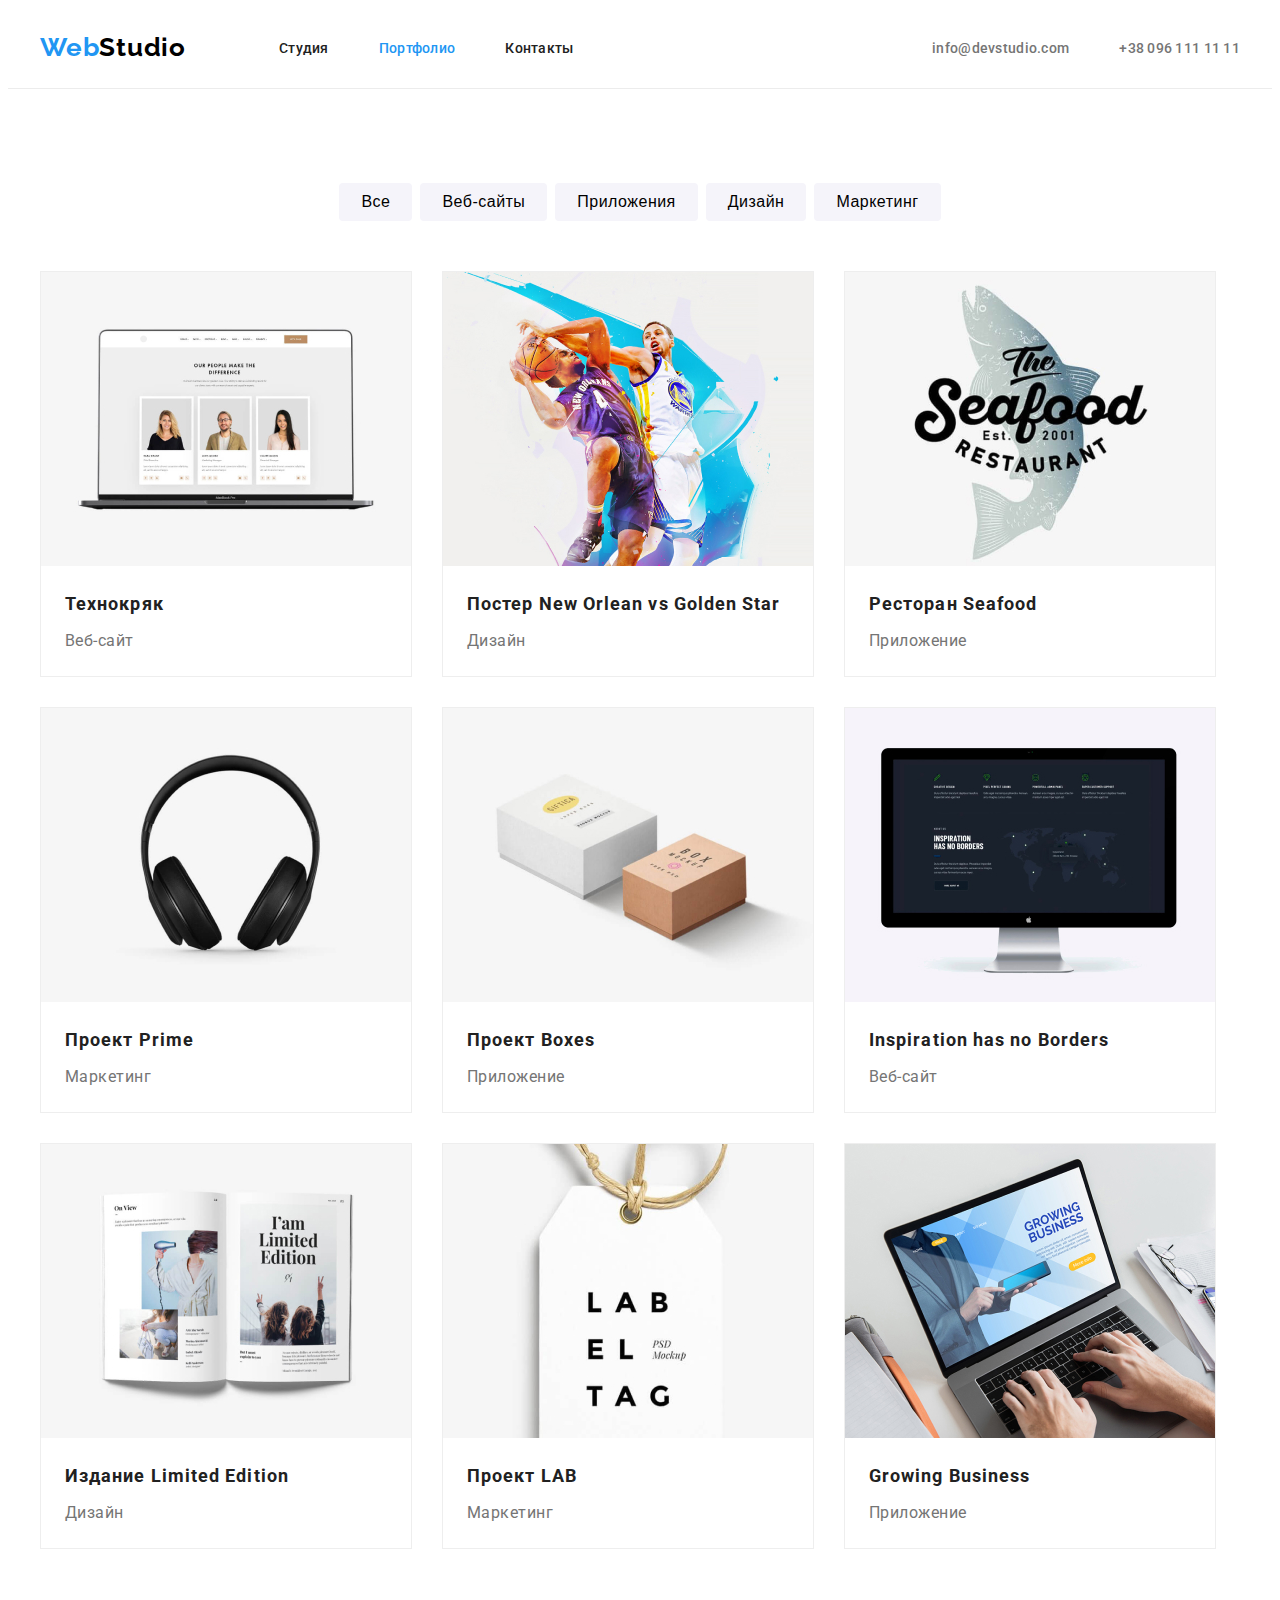
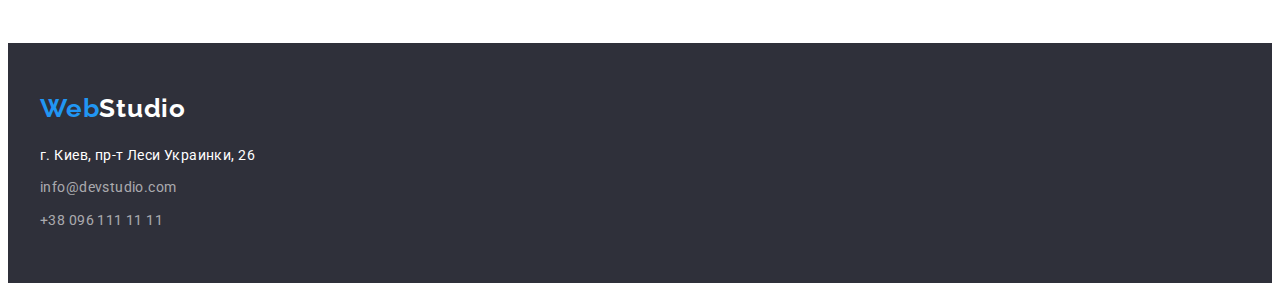
==== portfolio.html @ 12aa6c22 "." ====
<!DOCTYPE html>
<html lang="ru">
  <head>
    <meta charset="UTF-8" />
    <meta http-equiv="X-UA-Compatible" content="IE=edge" />
    <meta name="viewport" content="width=device-width, initial-scale=1.0" />
    <title>WebStudio</title>
    <link rel="preconnect" href="https://fonts.googleapis.com" />
    <link rel="preconnect" href="https://fonts.gstatic.com" crossorigin />
    <link
      href="https://fonts.googleapis.com/css2?family=Raleway:wght@700&family=Roboto:wght@400;500;700&display=swap"
      rel="stylesheet"
    />
    <link
      rel="stylesheet"
      href="https://cdnjs.cloudflare.com/ajax/libs/modern-normalize/1.1.0/modern-normalize.min.css"
      integrity="sha512-wpPYUAdjBVSE4KJnH1VR1HeZfpl1ub8YT/NKx4PuQ5NmX2tKuGu6U/JRp5y+Y8XG2tV+wKQpNHVUX03MfMFn9Q=="
      crossorigin="anonymous"
      referrerpolicy="no-referrer"
    />
    <link rel="stylesheet" href="./styles/main.css" />
  </head>
  <body>
    <header class="header">
      <div class="header-container container">
        <a class="link logo" href="" lang="en">Web<span style="color: #000000">Studio</span></a>
        <nav class="main-nav">
          <ul class="nav-list list">
            <li class="nav-list-item">
              <a class="nav-list-link link" href="./index.html">Студия</a>
            </li>
            <li class="nav-list-item">
              <a class="active-link nav-list-link link" href="./portfolio.html">Портфолио</a>
            </li>
            <li class="nav-list-item"><a class="nav-list-link link" href="">Контакты</a></li>
          </ul>
        </nav>
        <ul class="header-address-list list">
          <li class="header-address-item">
            <a class="header-email-address link" lang="en" href="mailto:info@devstudio.com"
              >info@devstudio.com</a
            >
          </li>
          <li class="header-address-item">
            <a class="header-phone-number link" href="tel:+380961111111">+38 096 111 11 11</a>
          </li>
        </ul>
      </div>
    </header>
    <main>
      <section class="examples">
        <div class="examples-container container">
          <h1 class="main-title examples-title">Примеры работ</h1>
          <ul class="examples-btns-list list">
            <li class="example-btn-item">
              <button class="example-btn" type="button">Все</button>
            </li>
            <li class="example-btn-item">
              <button class="example-btn" type="button">Веб-сайты</button>
            </li>
            <li class="example-btn-item">
              <button class="example-btn" type="button">Приложения</button>
            </li>
            <li class="example-btn-item">
              <button class="example-btn" type="button">Дизайн</button>
            </li>
            <li class="example-btn-item">
              <button class="example-btn" type="button">Маркетинг</button>
            </li>
          </ul>
          <ul class="examples-links-list list">
            <li class="examples-link-item">
              <a class="link example-link" href="">
                <img
                  class="example-img"
                  width="370"
                  src="./images/parfolio/img.jpg"
                  alt="сайт - 'Техноряк'"
                />
                <div class="example-description">
                  <h2 class="example-name">Технокряк</h2>
                  <p class="example-type">Веб-сайт</p>
                </div>
              </a>
            </li>
            <li class="examples-link-item">
              <a class="link example-link" href="">
                <img
                  class="example-img"
                  width="370"
                  src="./images/parfolio/img-1.jpg"
                  alt="дизайн постера - 'New Orlean vs Golden Star'"
                />
                <div class="example-description">
                  <h2 class="example-name">
                    Постер <span lang="en">New Orlean vs Golden Star</span>
                  </h2>
                  <p class="example-type">Дизайн</p>
                </div>
              </a>
            </li>
            <li class="examples-link-item">
              <a class="link example-link" href="">
                <img
                  class="example-img"
                  width="370"
                  src="./images/parfolio/img-2.jpg"
                  alt="приложение - 'Ресторан Seafood'"
                />
                <div class="example-description">
                  <h2 class="example-name">Ресторан <span lang="en">Seafood</span></h2>
                  <p class="example-type">Приложение</p>
                </div>
              </a>
            </li>
            <li class="examples-link-item">
              <a class="link example-link" href="">
                <img
                  class="example-img"
                  width="370"
                  src="./images/parfolio/img-3.jpg"
                  alt="проект - 'Prime'"
                />
                <div class="example-description">
                  <h2 class="example-name">Проект <span lang="en">Prime</span></h2>
                  <p class="example-type">Маркетинг</p>
                </div>
              </a>
            </li>
            <li class="examples-link-item">
              <a class="link example-link" href="">
                <img
                  class="example-img"
                  width="370"
                  src="./images/parfolio/img-4.jpg"
                  alt="проект - 'Boxes'"
                />
                <div class="example-description">
                  <h2 class="example-name">Проект <span lang="en">Boxes</span></h2>
                  <p class="example-type">Приложение</p>
                </div>
              </a>
            </li>
            <li class="examples-link-item">
              <a class="link example-link" href="">
                <img
                  class="example-img"
                  width="370"
                  src="./images/parfolio/img-5.jpg"
                  alt="сайт - 'Inspiration has no Borders'"
                />
                <div class="example-description">
                  <h2 lang="en" class="example-name">Inspiration has no Borders</h2>
                  <p class="example-type">Веб-сайт</p>
                </div>
              </a>
            </li>
            <li class="examples-link-item">
              <a class="link example-link" href="">
                <img
                  class="example-img"
                  width="370"
                  src="./images/parfolio/img-6.jpg"
                  alt="дизайн - 'Limited Edition'"
                />
                <div class="example-description">
                  <h2 class="example-name">Издание <span lang="en">Limited Edition</span></h2>
                  <p class="example-type">Дизайн</p>
                </div>
              </a>
            </li>
            <li class="examples-link-item">
              <a class="link example-link" href="">
                <img
                  class="example-img"
                  width="370"
                  src="./images/parfolio/img-7.jpg"
                  alt="проект 'LAB'"
                />
                <div class="example-description">
                  <h2 class="example-name">Проект <span lang="en">LAB</span></h2>
                  <p class="example-type">Маркетинг</p>
                </div>
              </a>
            </li>
            <li class="examples-link-item">
              <a class="link example-link" href="">
                <img
                  class="example-img"
                  width="370"
                  src="./images/parfolio/img-8.jpg"
                  alt="приложение - 'Growing Business'"
                />
                <div class="example-description">
                  <h2 lang="en" class="example-name">Growing Business</h2>
                  <p class="example-type">Приложение</p>
                </div>
              </a>
            </li>
          </ul>
        </div>
      </section>
    </main>
    <footer class="footer">
      <div class="footer-container container">
        <a class="link logo" href="" lang="en">Web<span style="color: #ffffff">Studio</span></a>
        <address class="address">
          <p class="location">г. Киев, пр-т Леси Украинки, 26</p>
          <ul class="footer-address-list list">
            <li class="footer-address-item" lang="en">
              <a class="link footer-email-address" href="mailto:info@devstudio.com"
                >info@devstudio.com</a
              >
            </li>
            <li class="footer-address-item">
              <a class="link footer-phone-number" href="tel:+380961111111">+38 096 111 11 11</a>
            </li>
          </ul>
        </address>
      </div>
    </footer>
  </body>
</html>
---- styles/main.css ----
:root {
    --main-font: 'Roboto', sans-serif;
    --primary-brand-color: #2196F3;
    --secondary-brand-color: #2F303A;
    --complementary-color: #757575;
}
body {
    font-family: var(--main-font);
}
h1, h2, h3, h4, p {
    margin-top: 0;
    margin-bottom: 0;
}
ul,ol {
    margin-top: 0;
    margin-bottom: 0;
    padding-left: 0;
}
img {
    display: block;
}
.list {
    list-style: none;
}
.link {
    text-decoration: none;
}
.title {
    font-weight: bold;
    font-size: 36px;
    line-height: 1.16;
    text-align: center;
    letter-spacing: 0.03em;
    margin-bottom: 50px;
}
address {
    font-style: normal;
}
.container {
    width: 1200px;
    margin-left: auto;
    margin-right: auto;
    padding-left: 15px;
    padding-right: 15px;
}
.indent-section{
    padding: 94px 0;
}
.advantages {
    padding-bottom: 0;
}
/* общие настройки */
.header {
    padding-top: 24px;
    padding-bottom: 25px;
    border-bottom: 1px solid #ECECEC;
}
.header-container{
    display: flex;
    align-items: center;
}
.logo {
    font-family: 'Raleway', sans-serif;
    font-weight: bold;
    font-size: 26px;
    line-height: 1.19;
    letter-spacing: 0.03em;
    color: var(--primary-brand-color);
}
.main-nav{
    margin-left: 93px;
}
.nav-list {
    display: flex;
    flex-direction: row;
}
.nav-list-item+.nav-list-item {
    margin-left: 50px;
}
.nav-list-link {
    font-weight: 500;
    font-size: 14px;
    line-height: 1.14;
    letter-spacing: 0.02em;
    color: #212121;
}
.nav-list-link:hover,
.nav-list-link:focus {
    color: var(--primary-brand-color);
}
.active-link {
    color: var(--primary-brand-color);
}
.header-address-list {
    display: flex;
    flex-direction: row;
    margin-left: auto;
}
.header-address-item:last-child{
    margin-left: 50px;
} 
.header-address-item > a {
    font-weight: 500;
    font-size: 14px;
    line-height: 1.14;
    letter-spacing: 0.02em;
    color: var(--complementary-color);
}
.header-address-item>a:hover,
.header-address-item>a:focus {
    color: var(--primary-brand-color);
}
/* header */
.hero {
    background-color: var(--secondary-brand-color);
}
.hero-container {
    display: flex;
    flex-direction: column;
    align-items: center;
    padding-top: 200px;
    padding-bottom: 200px;
}
.main-title {
    font-weight: 900;
    font-size: 44px;
    line-height: 1.36;
    text-align: center;
    letter-spacing: 0.06em;
    text-transform: uppercase;
    color: #FFFFFF;
    margin-bottom: 30px;
    width: 696px;
}
button.order-btn {
    min-width: 200px;
    padding: 10px 16px;
    color: #FFFFFF;
    background-color: var(--primary-brand-color);
    cursor: pointer;
    box-shadow: 0px 4px 4px rgba(0, 0, 0, 0.15);
    border-radius: 4px;
    border: none;
}
.order-btn:hover,
.order-btn:focus {
    background-color: #188CE8;
}
/* hero */
.advantages-list{
    display: flex;
    align-items: center;
    justify-content: space-between;
}
.advantages-title {
    display: none;
}
.advantage-title {
    font-size: 14px;
    font-weight: bold;
    line-height: 1.14;
    letter-spacing: 0.03em;
    text-transform: uppercase;
    margin-bottom: 10px;
}
.advantage-text {
    font-size: 14px;
    font-weight: normal;
    line-height: 1.7;
    letter-spacing: 0.03em;
    color: var(--complementary-color);
    width: 270px;
}
/* advantages */
.services-list{
    display: flex;
    flex-wrap: wrap;
}
.service-item:not(.service-item:nth-child(3n+0)) {
    margin-right: 30px;
}
/* services */
.team {
    background-color: #F5F4FA;
}
.team-list{
    display: flex;
    flex-wrap: wrap;
}
.team-item{
    box-shadow: 0px 1px 3px rgba(0, 0, 0, 0.12),
    0px 1px 1px rgba(0, 0, 0, 0.14),
    0px 2px 1px rgba(0, 0, 0, 0.2);
    border-radius: 0px 0px 4px 4px;
}
.team-item:not(.team-item:nth-child(4n+0)) {
    margin-right: 30px;
}
.team-member-description{
    display: flex;
    flex-direction: column;
    align-items: center;
    padding: 30px 0;
}
.team-member-name {
    font-weight: 500;
    font-size: 16px;
    line-height: 1.18;
    letter-spacing: 0.03em;
    margin-bottom: 10px;
}
.team-member-position {
    font-weight: normal;
    font-size: 16px;
    line-height: 1.18;
    letter-spacing: 0.03em;
    color: var(--complementary-color);
}
/* team */
.footer {
    background-color: var(--secondary-brand-color);
}
.footer-container{
    padding: 50px 0;
    display: flex;
    flex-direction: column;
}
.footer-container>.logo{
    padding-bottom: 20px;
}
address {
    font-size: 14px;
    font-weight: normal;
    line-height: 1.7;
    letter-spacing: 0.03em;
    color: #FFFFFF;

}
.footer-address-item{
    margin-top: 9px;
}
.footer-address-item>a {
    color: rgba(255, 255, 255, 0.6);
}
/* footer */
.examples-container {
    padding: 94px 0;
}
.examples-title {
    display: none;
}
.examples-btns-list {
    display: flex;
    flex-direction: row;
    justify-content: center;
    margin-bottom: 50px;
}
.example-btn-item+.example-btn-item {
    margin-left: 8px;
}
button.example-btn {
    padding: 6px 22px;
    font-weight: 500;
    font-size: 16px;
    line-height: 1.62;
    text-align: center;
    letter-spacing: 0.03em;
    cursor: pointer;
    background: #F5F4FA;
    border-radius: 4px;
    border: none;
}
button.example-btn:hover,
button.example-btn:focus{
    background-color: var(--primary-brand-color);
    color: #FFFFFF;
}
.examples-links-list {
    display: flex;
    flex-wrap: wrap;
}
.examples-link-item{
    border: 1px solid #EEEEEE;
    box-sizing: border-box;
    background: #FFFFFF;
}
.examples-link-item:not(.examples-link-item:nth-child(3n+0)){
    margin-right: 30px;
}
.examples-link-item:not(.examples-link-item:nth-last-child(-n + 3)) {
    margin-bottom: 30px;
}
.example-description{
    padding: 20px 0;
    margin-left: 24px;
}
.example-name {
    font-weight: bold;
    font-size: 18px;
    line-height: 2;
    letter-spacing: 0.06em;
    margin-bottom: 4px;
}
.example-type {
    font-weight: normal;
    font-size: 16px;
    line-height: 1.87;
    letter-spacing: 0.03em;
    color: var(--complementary-color);
}
.example-link {
    color: #212121;
}
/* examples */
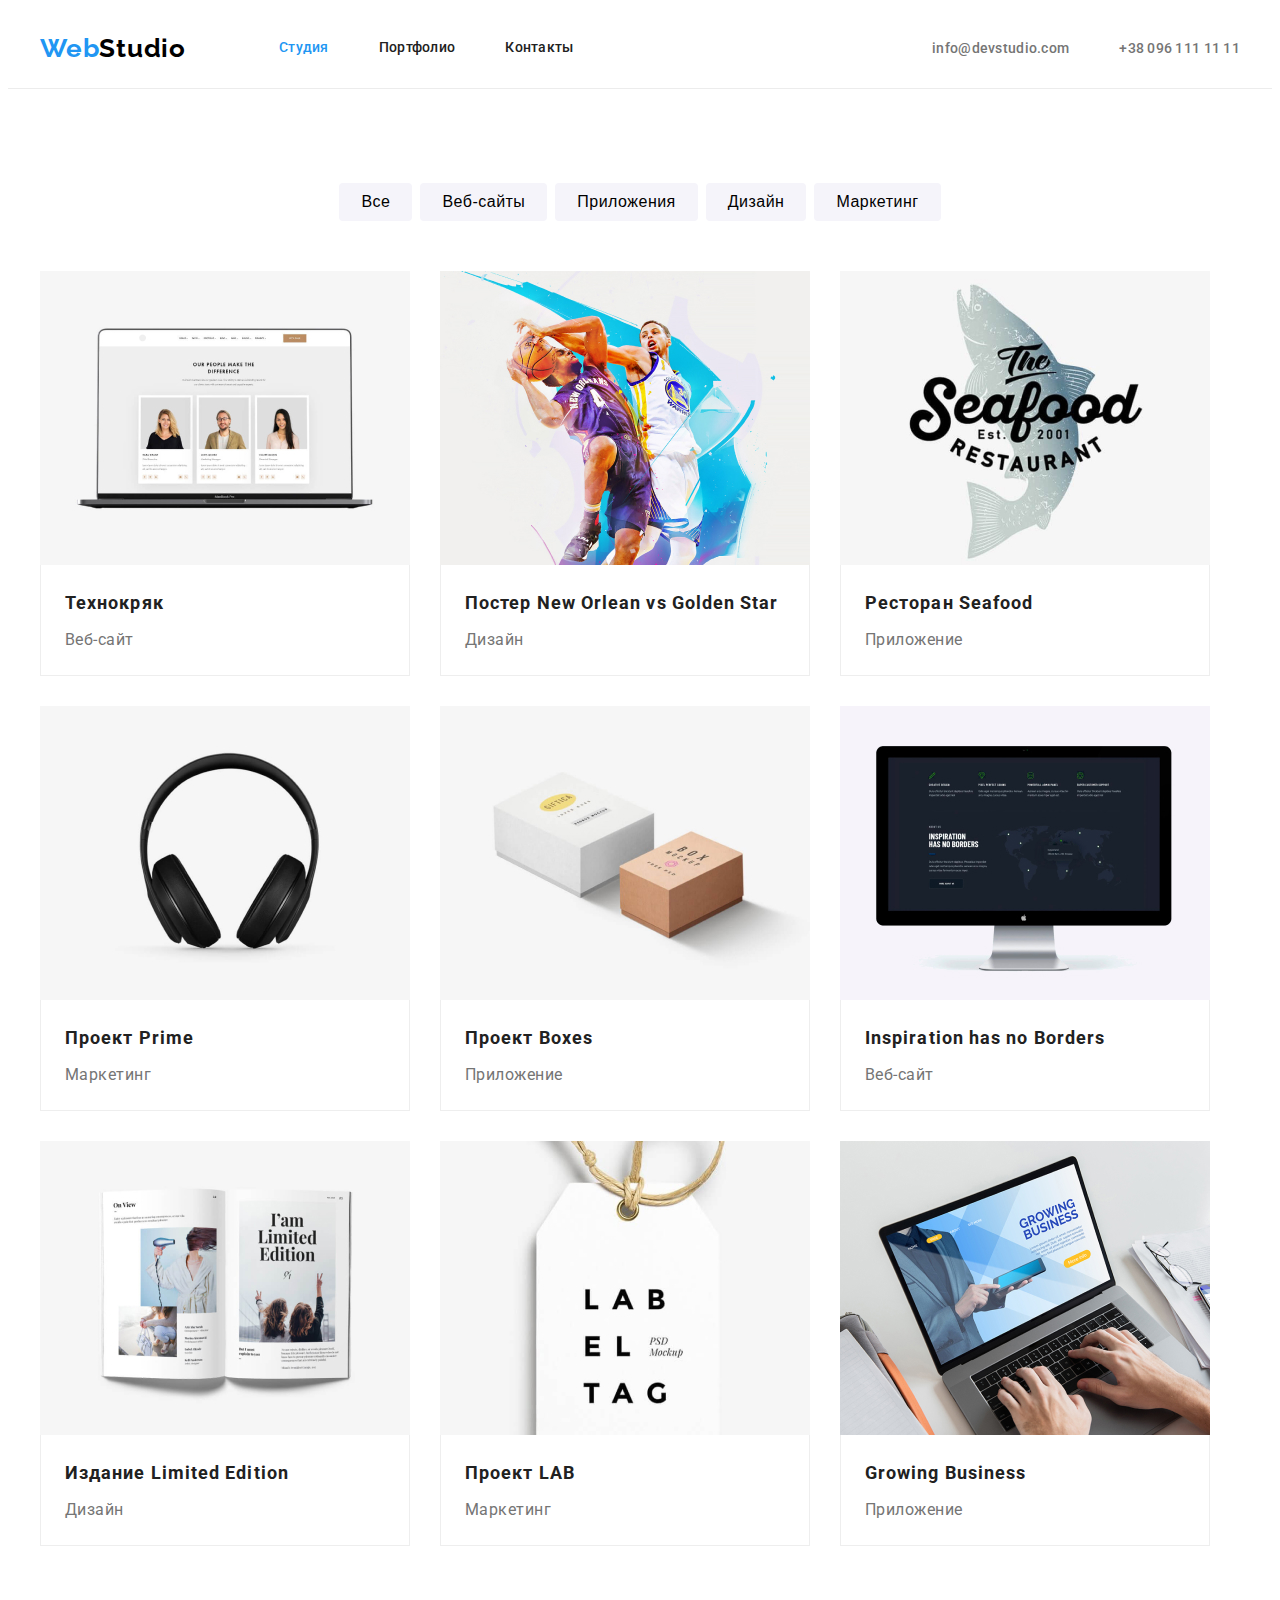
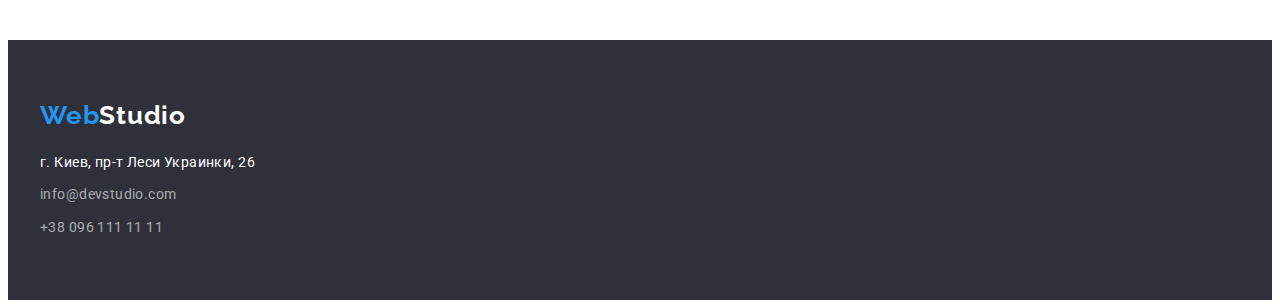
==== commit 5c8e1dd7: "Исправлены ошибки в разделах: header, hero advantages, footer, portfolio" ====
--- a/portfolio.html
+++ b/portfolio.html
@@ -27,10 +27,10 @@
         <nav class="main-nav">
           <ul class="nav-list list">
             <li class="nav-list-item">
-              <a class="nav-list-link link" href="./index.html">Студия</a>
+              <a class="active-link nav-list-link link" href="./index.html">Студия</a>
             </li>
             <li class="nav-list-item">
-              <a class="active-link nav-list-link link" href="./portfolio.html">Портфолио</a>
+              <a class="nav-list-link link" href="./portfolio.html">Портфолио</a>
             </li>
             <li class="nav-list-item"><a class="nav-list-link link" href="">Контакты</a></li>
           </ul>
--- a/styles/main.css
+++ b/styles/main.css
@@ -49,10 +49,18 @@
 .advantages {
     padding-bottom: 0;
 }
+.visually-hidden {
+    position: absolute;
+    width: 1px;
+    height: 1px;
+    margin: -1px;
+    padding: 0;
+    overflow: hidden;
+    bottom: 0;
+    clip: rect(0 0 0 0);
+}
 /* общие настройки */
 .header {
-    padding-top: 24px;
-    padding-bottom: 25px;
     border-bottom: 1px solid #ECECEC;
 }
 .header-container{
@@ -78,6 +86,8 @@
     margin-left: 50px;
 }
 .nav-list-link {
+    display: block;
+    padding: 32px 0;
     font-weight: 500;
     font-size: 14px;
     line-height: 1.14;
@@ -112,16 +122,13 @@
 }
 /* header */
 .hero {
+    text-align: center;
     background-color: var(--secondary-brand-color);
-}
-.hero-container {
-    display: flex;
-    flex-direction: column;
-    align-items: center;
     padding-top: 200px;
     padding-bottom: 200px;
 }
 .main-title {
+    margin: 0 auto;
     font-weight: 900;
     font-size: 44px;
     line-height: 1.36;
@@ -133,6 +140,7 @@
     width: 696px;
 }
 button.order-btn {
+    margin: 0 auto;
     min-width: 200px;
     padding: 10px 16px;
     color: #FFFFFF;
@@ -149,11 +157,10 @@
 /* hero */
 .advantages-list{
     display: flex;
-    align-items: center;
-    justify-content: space-between;
-}
-.advantages-title {
-    display: none;
+    flex-wrap: wrap;
+}
+.advantages-item:not(.advantages-item:nth-child(4n+0)) {
+    margin-right: 30px;
 }
 .advantage-title {
     font-size: 14px;
@@ -219,14 +226,14 @@
 /* team */
 .footer {
     background-color: var(--secondary-brand-color);
+    padding: 60px 0;
 }
 .footer-container{
-    padding: 50px 0;
     display: flex;
     flex-direction: column;
 }
 .footer-container>.logo{
-    padding-bottom: 20px;
+    margin-bottom: 20px;
 }
 address {
     font-size: 14px;
@@ -236,14 +243,17 @@
     color: #FFFFFF;
 
 }
-.footer-address-item{
+.footer-address-list{
+    margin-top: 9px;
+}
+.footer-address-item+.footer-address-item {
     margin-top: 9px;
 }
 .footer-address-item>a {
     color: rgba(255, 255, 255, 0.6);
 }
 /* footer */
-.examples-container {
+.examples {
     padding: 94px 0;
 }
 .examples-title {
@@ -280,8 +290,6 @@
     flex-wrap: wrap;
 }
 .examples-link-item{
-    border: 1px solid #EEEEEE;
-    box-sizing: border-box;
     background: #FFFFFF;
 }
 .examples-link-item:not(.examples-link-item:nth-child(3n+0)){
@@ -291,8 +299,13 @@
     margin-bottom: 30px;
 }
 .example-description{
+    border-left: 1px solid #EEEEEE;
+    border-right: 1px solid #EEEEEE;
+    border-bottom: 1px solid #EEEEEE;
+    box-sizing: border-box;
     padding: 20px 0;
-    margin-left: 24px;
+    padding-left: 24px;
+    padding-right: 24px;
 }
 .example-name {
     font-weight: bold;
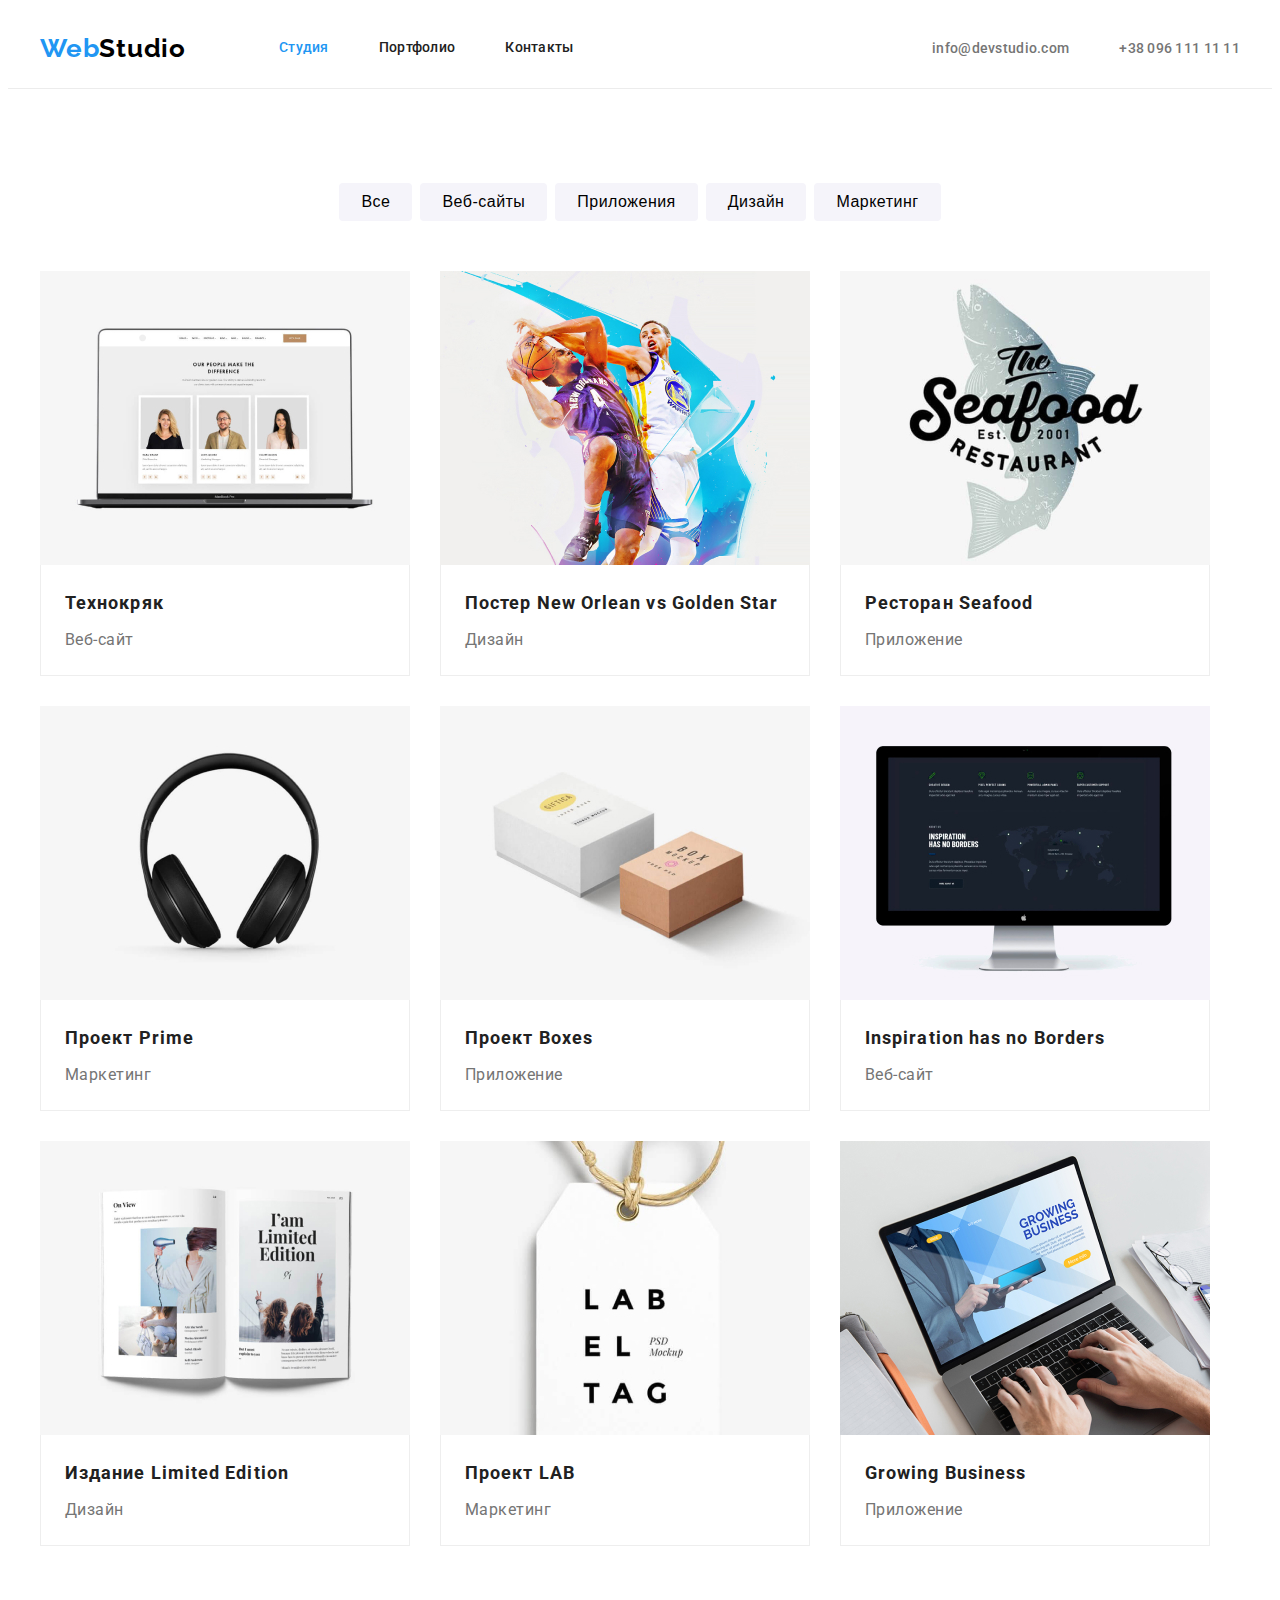
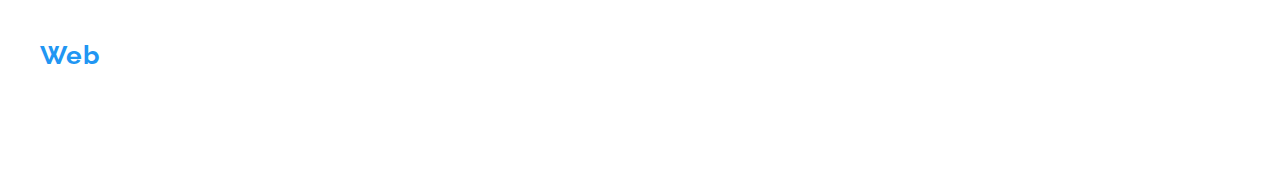
==== commit 64b3b3c0: "/" ====
--- a/portfolio.html
+++ b/portfolio.html
@@ -201,7 +201,7 @@
         </div>
       </section>
     </main>
-    <footer class="footer">
+    <footer class="foote">
       <div class="footer-container container">
         <a class="link logo" href="" lang="en">Web<span style="color: #ffffff">Studio</span></a>
         <address class="address">
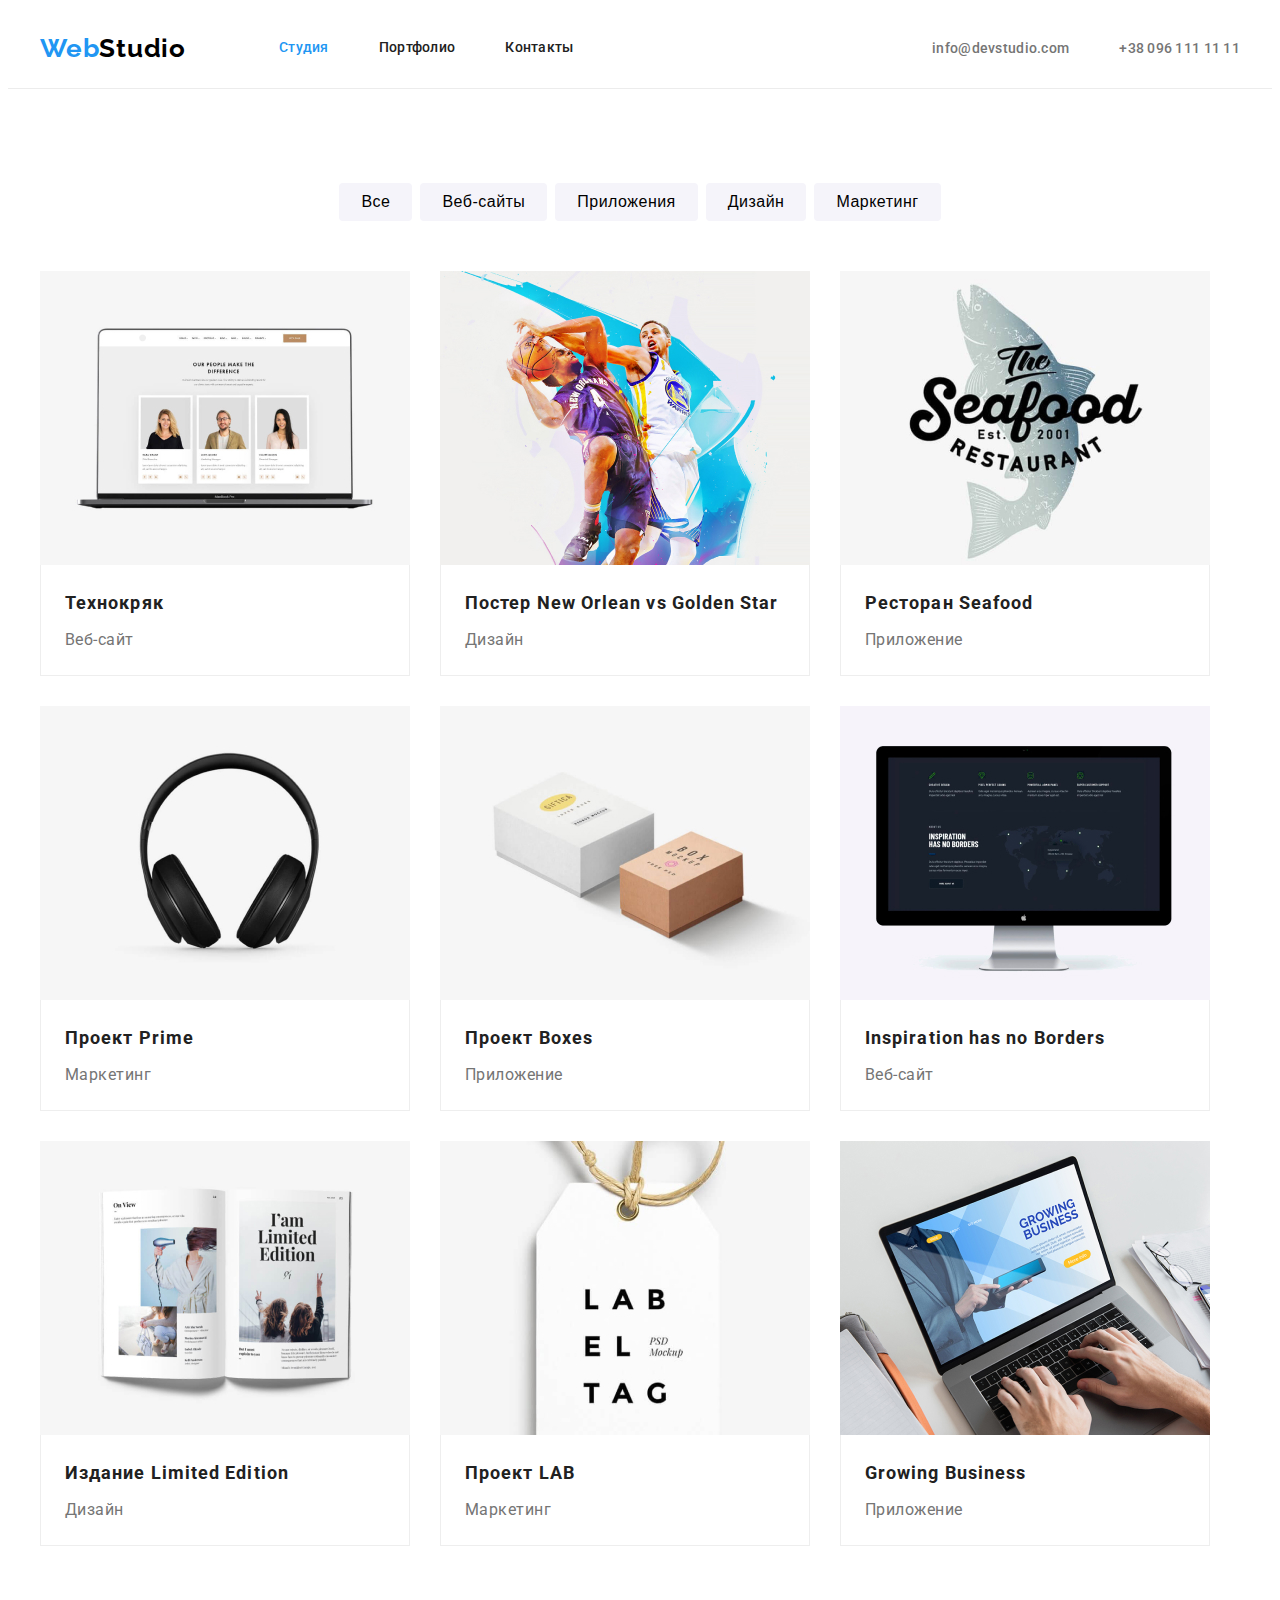
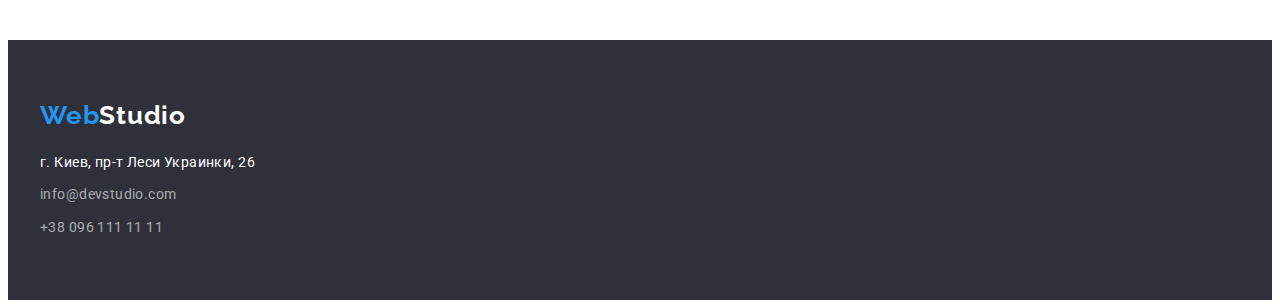
==== commit c75c7c4a: "/" ====
--- a/portfolio.html
+++ b/portfolio.html
@@ -201,7 +201,7 @@
         </div>
       </section>
     </main>
-    <footer class="foote">
+    <footer class="footer">
       <div class="footer-container container">
         <a class="link logo" href="" lang="en">Web<span style="color: #ffffff">Studio</span></a>
         <address class="address">
